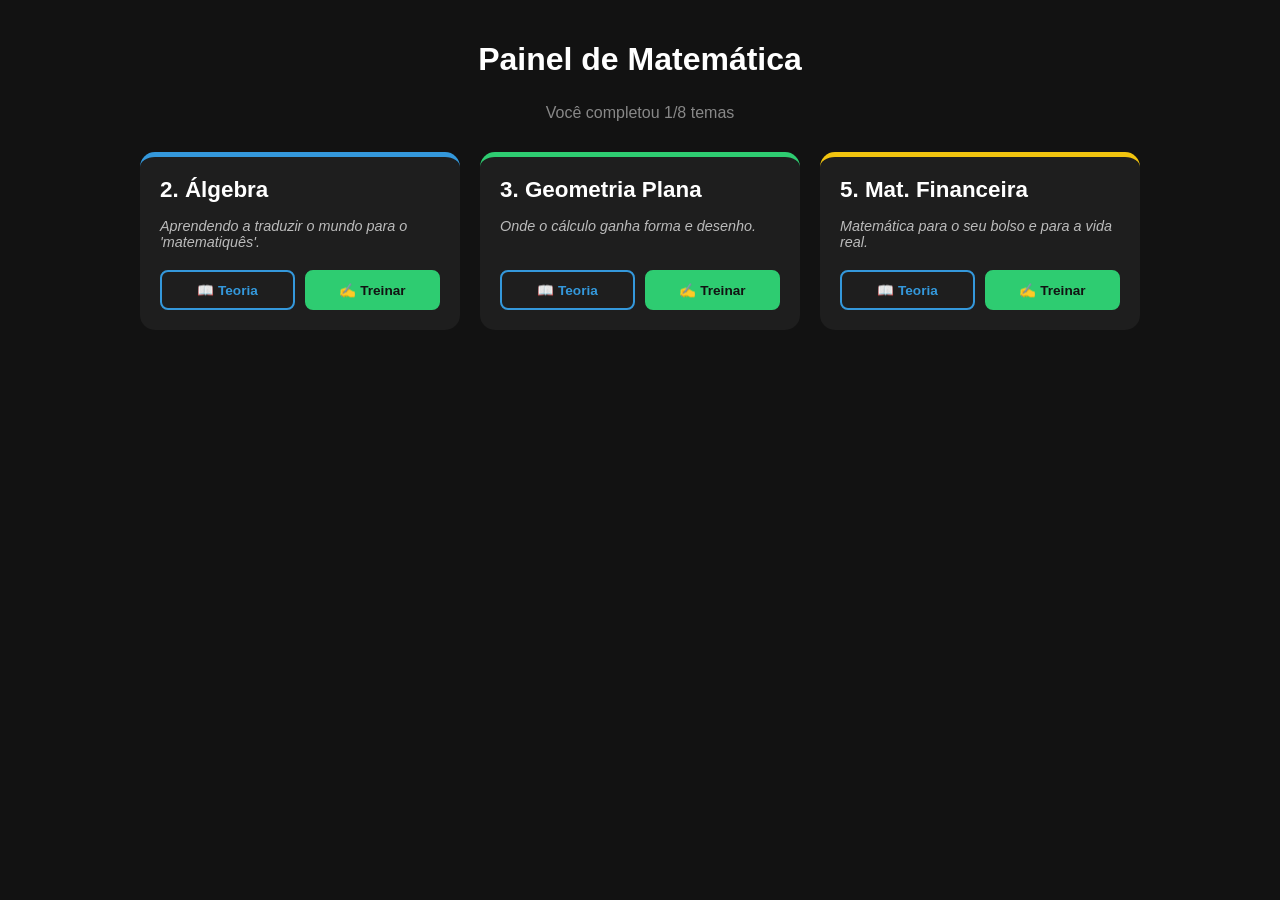
==== index.html @ 87f990df "Create index.html" ====
<!DOCTYPE html>
<html lang="pt-br">
<head>
    <meta charset="UTF-8">
    <meta name="viewport" content="width=device-width, initial-scale=1.0">
    <title>Dashboard de Matemática</title>
    <style>
        :root {
            --bg-color: #121212;
            --card-bg: #1e1e1e;
            --text-color: #ffffff;
            --btn-teoria-border: #3498db;
            --btn-praticar: #2ecc71;
        }

        body {
            font-family: 'Segoe UI', Tahoma, Geneva, Verdana, sans-serif;
            background-color: var(--bg-color);
            color: var(--text-color);
            margin: 0;
            padding: 20px;
            display: flex;
            flex-direction: column;
            align-items: center;
        }

        h1 { margin-bottom: 10px; }
        .status { color: #888; margin-bottom: 30px; }

        .grid-container {
            display: grid;
            grid-template-columns: repeat(auto-fit, minmax(280px, 1fr));
            gap: 20px;
            width: 100%;
            max-width: 1000px;
        }

        .card {
            background-color: var(--card-bg);
            border-radius: 15px;
            padding: 20px;
            border-top: 5px solid;
            transition: transform 0.2s;
            display: flex;
            flex-direction: column;
            justify-content: space-between;
        }

        .card:hover { transform: translateY(-5px); }

        /* Cores dos Cards */
        .algebra { border-color: #3498db; } /* Azul */
        .geometria { border-color: #2ecc71; } /* Verde */
        .financeira { border-color: #f1c40f; } /* Dourado */

        .card h2 { margin: 0 0 10px 0; font-size: 1.4rem; }
        .card p { font-style: italic; color: #bbb; font-size: 0.9rem; margin-bottom: 20px; }

        .btn-group {
            display: flex;
            gap: 10px;
        }

        .btn {
            padding: 10px 15px;
            border-radius: 8px;
            cursor: pointer;
            font-weight: bold;
            text-align: center;
            flex: 1;
            text-decoration: none;
            font-size: 0.85rem;
            transition: 0.3s;
        }

        .btn-teoria {
            background: transparent;
            border: 2px solid var(--btn-teoria-border);
            color: var(--btn-teoria-border);
        }

        .btn-teoria:hover {
            background: var(--btn-teoria-border);
            color: white;
        }

        .btn-praticar {
            background: var(--btn-praticar);
            border: 2px solid var(--btn-praticar);
            color: #121212;
        }

        .btn-praticar:hover {
            background: transparent;
            color: var(--btn-praticar);
        }
    </style>
</head>
<body>

    <h1>Painel de Matemática</h1>
    <p class="status">Você completou 1/8 temas</p>

    <div class="grid-container">
        
        <div class="card algebra">
            <div>
                <h2>2. Álgebra</h2>
                <p>Aprendendo a traduzir o mundo para o 'matematiquês'.</p>
            </div>
            <div class="btn-group">
                <a href="#" class="btn btn-teoria">📖 Teoria</a>
                <a href="#" class="btn btn-praticar">✍️ Treinar</a>
            </div>
        </div>

        <div class="card geometria">
            <div>
                <h2>3. Geometria Plana</h2>
                <p>Onde o cálculo ganha forma e desenho.</p>
            </div>
            <div class="btn-group">
                <a href="#" class="btn btn-teoria">📖 Teoria</a>
                <a href="#" class="btn btn-praticar">✍️ Treinar</a>
            </div>
        </div>

        <div class="card financeira">
            <div>
                <h2>5. Mat. Financeira</h2>
                <p>Matemática para o seu bolso e para a vida real.</p>
            </div>
            <div class="btn-group">
                <a href="#" class="btn btn-teoria">📖 Teoria</a>
                <a href="#" class="btn btn-praticar">✍️ Treinar</a>
            </div>
        </div>

    </div>

</body>
</html>
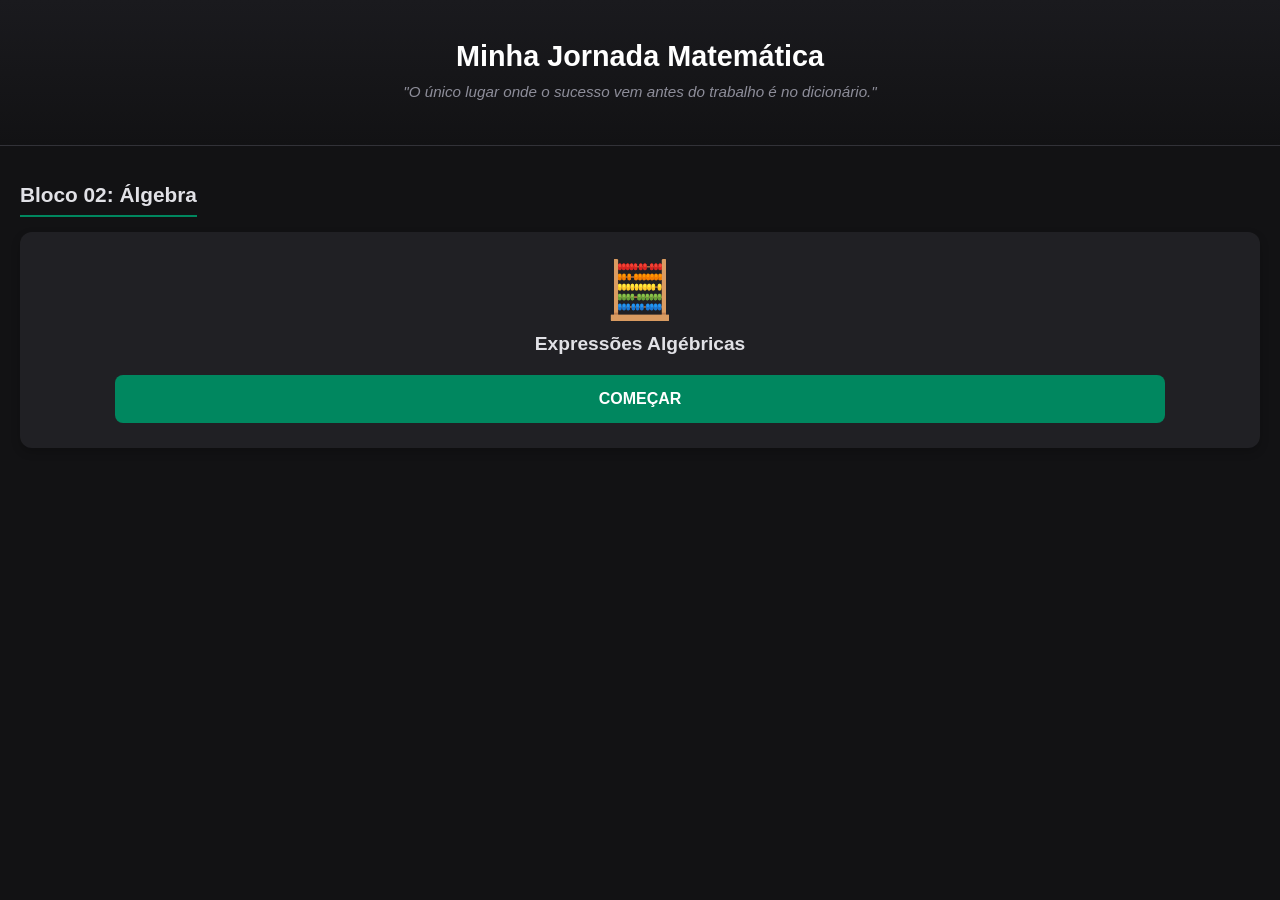
==== commit df0b0c16: "Update index.html" ====
--- a/index.html
+++ b/index.html
@@ -3,140 +3,133 @@
 <head>
     <meta charset="UTF-8">
     <meta name="viewport" content="width=device-width, initial-scale=1.0">
-    <title>Dashboard de Matemática</title>
+    <title>Minha Jornada Matemática</title>
+    
+    <link rel="stylesheet" href="css/style.css">
+    
     <style>
         :root {
-            --bg-color: #121212;
-            --card-bg: #1e1e1e;
-            --text-color: #ffffff;
-            --btn-teoria-border: #3498db;
-            --btn-praticar: #2ecc71;
+            --bg-escuro: #121214;
+            --card-bg: #202024;
+            --destaque: #00875f;
+            --texto-claro: #e1e1e6;
+            --texto-dica: #8d8d99;
         }
 
         body {
-            font-family: 'Segoe UI', Tahoma, Geneva, Verdana, sans-serif;
-            background-color: var(--bg-color);
-            color: var(--text-color);
             margin: 0;
+            padding: 0;
+            background-color: var(--bg-escuro);
+            color: var(--texto-claro);
+            font-family: Arial, Helvetica, sans-serif;
+            min-height: 100vh;
+        }
+
+        /* Cabeçalho Motivacional */
+        header {
+            text-align: center;
+            padding: 40px 20px 30px;
+            background: linear-gradient(180deg, #1a1a1e 0%, var(--bg-escuro) 100%);
+            border-bottom: 1px solid #323238;
+        }
+
+        header h1 {
+            margin: 0;
+            font-size: 1.8rem;
+            color: #fff;
+        }
+
+        .motivacional {
+            font-size: 0.95rem;
+            color: var(--texto-dica);
+            margin-top: 10px;
+            font-style: italic;
+        }
+
+        /* Container que segura os blocos */
+        .container {
             padding: 20px;
+            padding-bottom: 50px;
+        }
+
+        .bloco-titulo {
+            font-size: 1.3rem;
+            color: var(--texto-claro);
+            margin-bottom: 15px;
+            padding-bottom: 8px;
+            border-bottom: 2px solid var(--destaque);
+            display: inline-block;
+        }
+
+        .secao-bloco {
+            margin-bottom: 40px;
+        }
+
+        /* Cards Mobile-First */
+        .card-tema {
+            background-color: var(--card-bg);
+            border-radius: 12px;
+            padding: 25px 20px;
+            margin-bottom: 15px;
             display: flex;
             flex-direction: column;
             align-items: center;
+            text-align: center;
+            box-shadow: 0 4px 10px rgba(0,0,0,0.2);
         }
 
-        h1 { margin-bottom: 10px; }
-        .status { color: #888; margin-bottom: 30px; }
-
-        .grid-container {
-            display: grid;
-            grid-template-columns: repeat(auto-fit, minmax(280px, 1fr));
-            gap: 20px;
-            width: 100%;
-            max-width: 1000px;
+        .icone {
+            font-size: 3.5rem;
+            margin-bottom: 10px;
         }
 
-        .card {
-            background-color: var(--card-bg);
-            border-radius: 15px;
-            padding: 20px;
-            border-top: 5px solid;
-            transition: transform 0.2s;
-            display: flex;
-            flex-direction: column;
-            justify-content: space-between;
+        .card-titulo {
+            font-size: 1.2rem;
+            margin: 0 0 20px 0;
+            font-weight: bold;
         }
 
-        .card:hover { transform: translateY(-5px); }
-
-        /* Cores dos Cards */
-        .algebra { border-color: #3498db; } /* Azul */
-        .geometria { border-color: #2ecc71; } /* Verde */
-        .financeira { border-color: #f1c40f; } /* Dourado */
-
-        .card h2 { margin: 0 0 10px 0; font-size: 1.4rem; }
-        .card p { font-style: italic; color: #bbb; font-size: 0.9rem; margin-bottom: 20px; }
-
-        .btn-group {
-            display: flex;
-            gap: 10px;
+        .btn-iniciar {
+            background-color: var(--destaque);
+            color: white;
+            text-decoration: none;
+            padding: 15px;
+            width: 85%;
+            border-radius: 8px;
+            font-weight: bold;
+            font-size: 1rem;
+            text-transform: uppercase;
+            transition: opacity 0.2s;
         }
 
-        .btn {
-            padding: 10px 15px;
-            border-radius: 8px;
-            cursor: pointer;
-            font-weight: bold;
-            text-align: center;
-            flex: 1;
-            text-decoration: none;
-            font-size: 0.85rem;
-            transition: 0.3s;
-        }
-
-        .btn-teoria {
-            background: transparent;
-            border: 2px solid var(--btn-teoria-border);
-            color: var(--btn-teoria-border);
-        }
-
-        .btn-teoria:hover {
-            background: var(--btn-teoria-border);
-            color: white;
-        }
-
-        .btn-praticar {
-            background: var(--btn-praticar);
-            border: 2px solid var(--btn-praticar);
-            color: #121212;
-        }
-
-        .btn-praticar:hover {
-            background: transparent;
-            color: var(--btn-praticar);
+        .btn-iniciar:active {
+            opacity: 0.8;
         }
     </style>
 </head>
 <body>
 
-    <h1>Painel de Matemática</h1>
-    <p class="status">Você completou 1/8 temas</p>
+    <header>
+        <h1>Minha Jornada Matemática</h1>
+        <p class="motivacional">"O único lugar onde o sucesso vem antes do trabalho é no dicionário."</p>
+    </header>
 
-    <div class="grid-container">
-        
-        <div class="card algebra">
-            <div>
-                <h2>2. Álgebra</h2>
-                <p>Aprendendo a traduzir o mundo para o 'matematiquês'.</p>
+    <div class="container">
+
+        <div class="secao-bloco">
+            <h2 class="bloco-titulo">Bloco 02: Álgebra</h2>
+            
+            <div class="card-tema">
+                <div class="icone">🧮</div>
+                <h3 class="card-titulo">Expressões Algébricas</h3>
+                <a href="02-algebra/01-expressoes/teoria.html" class="btn-iniciar">Começar</a>
             </div>
-            <div class="btn-group">
-                <a href="#" class="btn btn-teoria">📖 Teoria</a>
-                <a href="#" class="btn btn-praticar">✍️ Treinar</a>
+
             </div>
+
+
         </div>
 
-        <div class="card geometria">
-            <div>
-                <h2>3. Geometria Plana</h2>
-                <p>Onde o cálculo ganha forma e desenho.</p>
-            </div>
-            <div class="btn-group">
-                <a href="#" class="btn btn-teoria">📖 Teoria</a>
-                <a href="#" class="btn btn-praticar">✍️ Treinar</a>
-            </div>
-        </div>
-
-        <div class="card financeira">
-            <div>
-                <h2>5. Mat. Financeira</h2>
-                <p>Matemática para o seu bolso e para a vida real.</p>
-            </div>
-            <div class="btn-group">
-                <a href="#" class="btn btn-teoria">📖 Teoria</a>
-                <a href="#" class="btn btn-praticar">✍️ Treinar</a>
-            </div>
-        </div>
-
-    </div>
-
+    <script src="js/brain.js"></script>
 </body>
 </html>
--- a/css/style.css
+++ b/css/style.css
@@ -0,0 +1,71 @@
+/* ==========================================================================
+   SISTEMA DE CORES: PASSO A PASSO DA TEORIA
+   ========================================================================== */
+
+/* Amarelo: Foco no número ou termo atual */
+.foco {
+    color: #f1c40f;
+    font-weight: bold;
+    transition: color 0.3s ease;
+}
+
+/* Vermelho: Termos que mudaram de lado ou inverteram o sinal */
+.mudanca {
+    color: #e74c3c;
+    font-weight: bold;
+    transition: color 0.3s ease;
+}
+
+/* Verde: O resultado de uma operação em uma linha */
+.resultado {
+    color: #2ecc71;
+    font-weight: bold;
+}
+
+/* Cinza e Riscado: Para termos que se anularam ou foram cortados */
+.cancelado {
+    color: #95a5a6;
+    text-decoration: line-through;
+    opacity: 0.8;
+}
+
+/* ==========================================================================
+   SISTEMA DE FEEDBACK VISUAL: EXERCÍCIOS
+   ========================================================================== */
+
+/* Estilo padrão do input de matemática */
+.input-matematica {
+    padding: 10px;
+    font-size: 1rem;
+    border: 2px solid #ccc;
+    border-radius: 8px;
+    outline: none;
+    transition: all 0.3s ease;
+    font-family: monospace; /* Fonte boa para números */
+    width: 120px;
+    text-align: center;
+}
+
+/* Quando o aluno ACERTA (Borda verde brilhante) */
+.input-sucesso {
+    border-color: #2ecc71 !important;
+    background-color: #e8f8f5 !important;
+    color: #27ae60;
+    box-shadow: 0 0 8px rgba(46, 204, 113, 0.4);
+}
+
+/* Quando o aluno ERRA (Borda vermelha) */
+.input-erro {
+    border-color: #e74c3c !important;
+    background-color: #fdedec !important;
+    color: #c0392b;
+}
+
+/* Mensagem de Dica / Feedback abaixo do input */
+.feedback-msg {
+    display: block;
+    margin-top: 8px;
+    font-size: 0.9rem;
+    font-weight: bold;
+    min-height: 20px; /* Evita que a página pule quando a mensagem aparecer */
+}
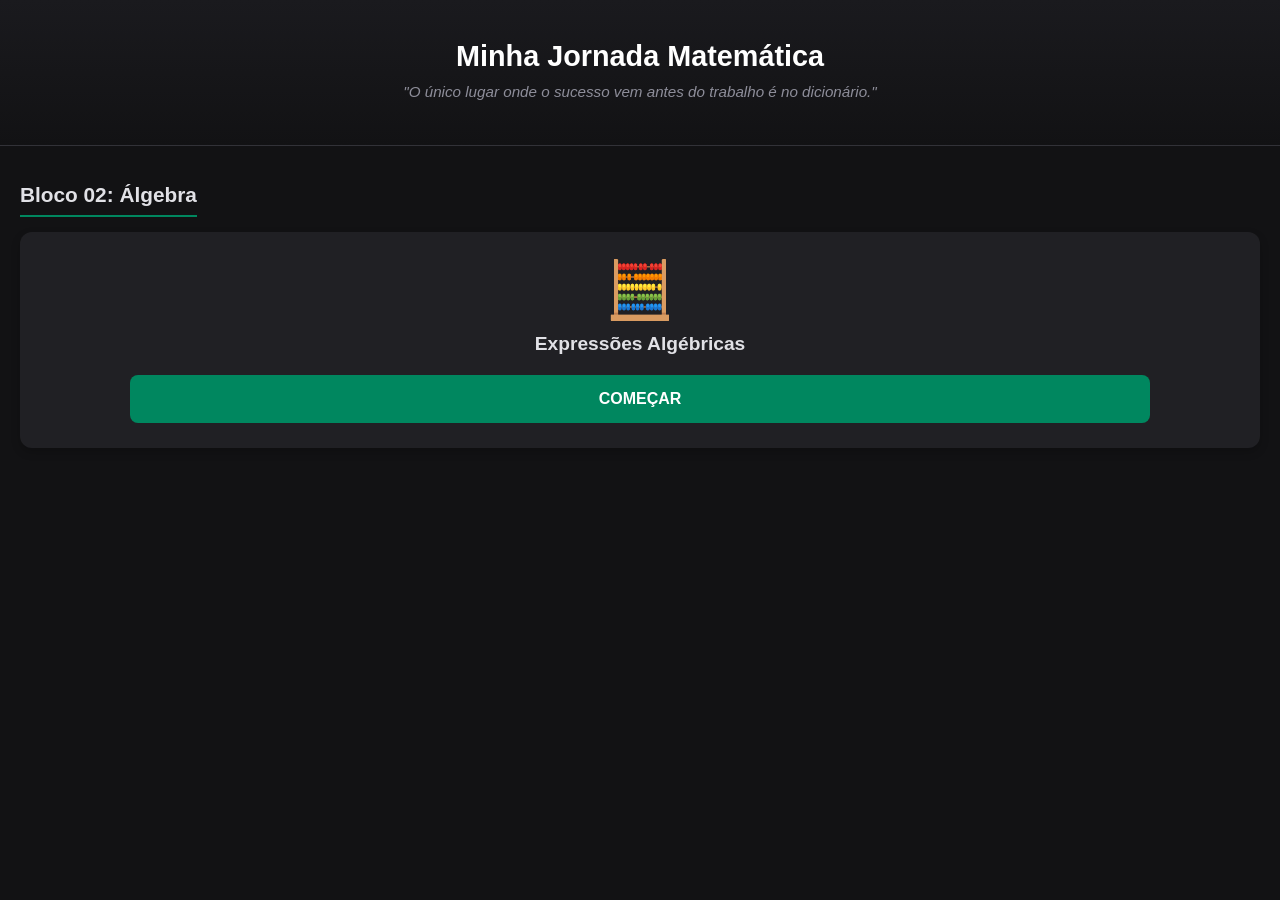
==== commit ee6beba0: "Update index.html" ====
--- a/index.html
+++ b/index.html
@@ -122,7 +122,8 @@
             <div class="card-tema">
                 <div class="icone">🧮</div>
                 <h3 class="card-titulo">Expressões Algébricas</h3>
-                <a href="02-algebra/01-expressoes/teoria.html" class="btn-iniciar">Começar</a>
+                <a href="02-algebra/01-expressoes/01-teoria.html" class="btn-iniciar">COMEÇAR</a>
+                
             </div>
 
             </div>
--- a/css/style.css
+++ b/css/style.css
@@ -1,71 +1,149 @@
-/* ==========================================================================
-   SISTEMA DE CORES: PASSO A PASSO DA TEORIA
-   ========================================================================== */
+/* ==========================================
+   ESTILO GLOBAL - MATEMÁTICA COMPLETA (MOBILE)
+   ========================================== */
 
-/* Amarelo: Foco no número ou termo atual */
-.foco {
-    color: #f1c40f;
-    font-weight: bold;
-    transition: color 0.3s ease;
+:root {
+    --bg-fundo: #09090a;
+    --bg-card: #121214;
+    --bg-input: #202024;
+    --cor-primaria: #00875f; /* Verde Sucesso */
+    --cor-erro: #aa2834;    /* Vermelho Erro */
+    --texto-titulo: #ffffff;
+    --texto-corpo: #c4c4cc;
+    --borda: #323238;
 }
 
-/* Vermelho: Termos que mudaram de lado ou inverteram o sinal */
-.mudanca {
-    color: #e74c3c;
-    font-weight: bold;
-    transition: color 0.3s ease;
+* {
+    box-sizing: border-box;
+    -webkit-tap-highlight-color: transparent; /* Remove o brilho azul ao tocar no celular */
 }
 
-/* Verde: O resultado de uma operação em uma linha */
-.resultado {
-    color: #2ecc71;
-    font-weight: bold;
+body {
+    margin: 0;
+    padding: 0;
+    background-color: var(--bg-fundo);
+    color: var(--texto-corpo);
+    font-family: 'Inter', -apple-system, BlinkMacSystemFont, "Segoe UI", Roboto, sans-serif;
+    padding-top: 80px; /* Espaço para a barra de placar fixa não cobrir o conteúdo */
 }
 
-/* Cinza e Riscado: Para termos que se anularam ou foram cortados */
-.cancelado {
-    color: #95a5a6;
-    text-decoration: line-through;
-    opacity: 0.8;
+/* 1. BARRA DE PLACAR FIXA (TOP BAR) */
+.barra-progresso {
+    position: fixed;
+    top: 0;
+    left: 0;
+    width: 100%;
+    height: 70px;
+    background-color: rgba(18, 18, 20, 0.90);
+    backdrop-filter: blur(10px); /* Efeito de vidro / Glassmorphism */
+    border-bottom: 1px solid var(--borda);
+    display: flex;
+    justify-content: space-between;
+    align-items: center;
+    padding: 0 20px;
+    z-index: 1000;
 }
 
-/* ==========================================================================
-   SISTEMA DE FEEDBACK VISUAL: EXERCÍCIOS
-   ========================================================================== */
+.placar-box {
+    background: var(--bg-input);
+    padding: 10px 18px;
+    border-radius: 25px;
+    border: 2px solid var(--cor-primaria);
+    color: var(--cor-primaria);
+    font-weight: bold;
+    font-size: 1rem;
+    box-shadow: 0 0 10px rgba(0, 135, 95, 0.2);
+}
 
-/* Estilo padrão do input de matemática */
-.input-matematica {
-    padding: 10px;
-    font-size: 1rem;
-    border: 2px solid #ccc;
-    border-radius: 8px;
+/* 2. ESTILO DE CARDS (EXERCÍCIOS E TEORIA) */
+.card {
+    background-color: var(--bg-card);
+    border-radius: 16px;
+    padding: 24px;
+    margin: 20px auto;
+    width: 90%;
+    max-width: 500px;
+    border: 1px solid var(--borda);
+    box-shadow: 0 8px 16px rgba(0, 0, 0, 0.4);
+}
+
+.card h3 {
+    margin-top: 0;
+    color: var(--texto-titulo);
+    font-size: 1.2rem;
+    margin-bottom: 15px;
+}
+
+/* 3. INPUTS GIGANTES (MOBILE FRIENDLY) */
+.input-resposta {
+    width: 100%;
+    height: 65px; /* Altura ideal para toque com o polegar */
+    background-color: var(--bg-input);
+    border: 2px solid var(--borda);
+    border-radius: 12px;
+    color: #fff;
+    font-size: 1.5rem;
+    text-align: center;
+    margin-top: 10px;
     outline: none;
     transition: all 0.3s ease;
-    font-family: monospace; /* Fonte boa para números */
-    width: 120px;
-    text-align: center;
 }
 
-/* Quando o aluno ACERTA (Borda verde brilhante) */
-.input-sucesso {
-    border-color: #2ecc71 !important;
-    background-color: #e8f8f5 !important;
-    color: #27ae60;
-    box-shadow: 0 0 8px rgba(46, 204, 113, 0.4);
+.input-resposta:focus {
+    border-color: var(--cor-primaria);
+    box-shadow: 0 0 8px rgba(0, 135, 95, 0.5);
 }
 
-/* Quando o aluno ERRA (Borda vermelha) */
-.input-erro {
-    border-color: #e74c3c !important;
-    background-color: #fdedec !important;
-    color: #c0392b;
+.input-resposta:disabled {
+    opacity: 0.9;
+    cursor: not-allowed;
 }
 
-/* Mensagem de Dica / Feedback abaixo do input */
-.feedback-msg {
-    display: block;
-    margin-top: 8px;
-    font-size: 0.9rem;
+/* 4. BOTÃO CARREGAR MAIS E NAVEGAÇÃO */
+.btn-acao {
+    display: flex;
+    align-items: center;
+    justify-content: center;
+    width: 90%;
+    max-width: 500px;
+    margin: 30px auto;
+    height: 65px;
+    background-color: var(--cor-primaria);
+    color: #fff;
+    border: none;
+    border-radius: 12px;
+    font-size: 1.1rem;
     font-weight: bold;
-    min-height: 20px; /* Evita que a página pule quando a mensagem aparecer */
+    text-transform: uppercase;
+    text-decoration: none;
+    cursor: pointer;
+    box-shadow: 0 6px 20px rgba(0, 135, 95, 0.35);
+    transition: transform 0.1s, opacity 0.2s;
 }
+
+.btn-acao:active {
+    transform: scale(0.96);
+    opacity: 0.85;
+}
+
+/* Botão Voltar simples (usado no topo ou rodapé) */
+.btn-voltar {
+    background: transparent;
+    border: none;
+    color: var(--texto-corpo);
+    font-size: 1rem;
+    font-weight: bold;
+    cursor: pointer;
+    display: flex;
+    align-items: center;
+}
+
+/* CLASSES DE DESTAQUE (PARA TEORIA) */
+.foco { color: #f1c40f; font-weight: bold; }      /* Amarelo */
+.mudanca { color: #e74c3c; font-weight: bold; }   /* Vermelho */
+.resultado { color: #2ecc71; font-weight: bold; font-size: 1.4rem; } /* Verde */
+
+/* OCULTAR ELEMENTOS (PARA O SISTEMA DE LOTES) */
+.oculto {
+    display: none !important;
+}
